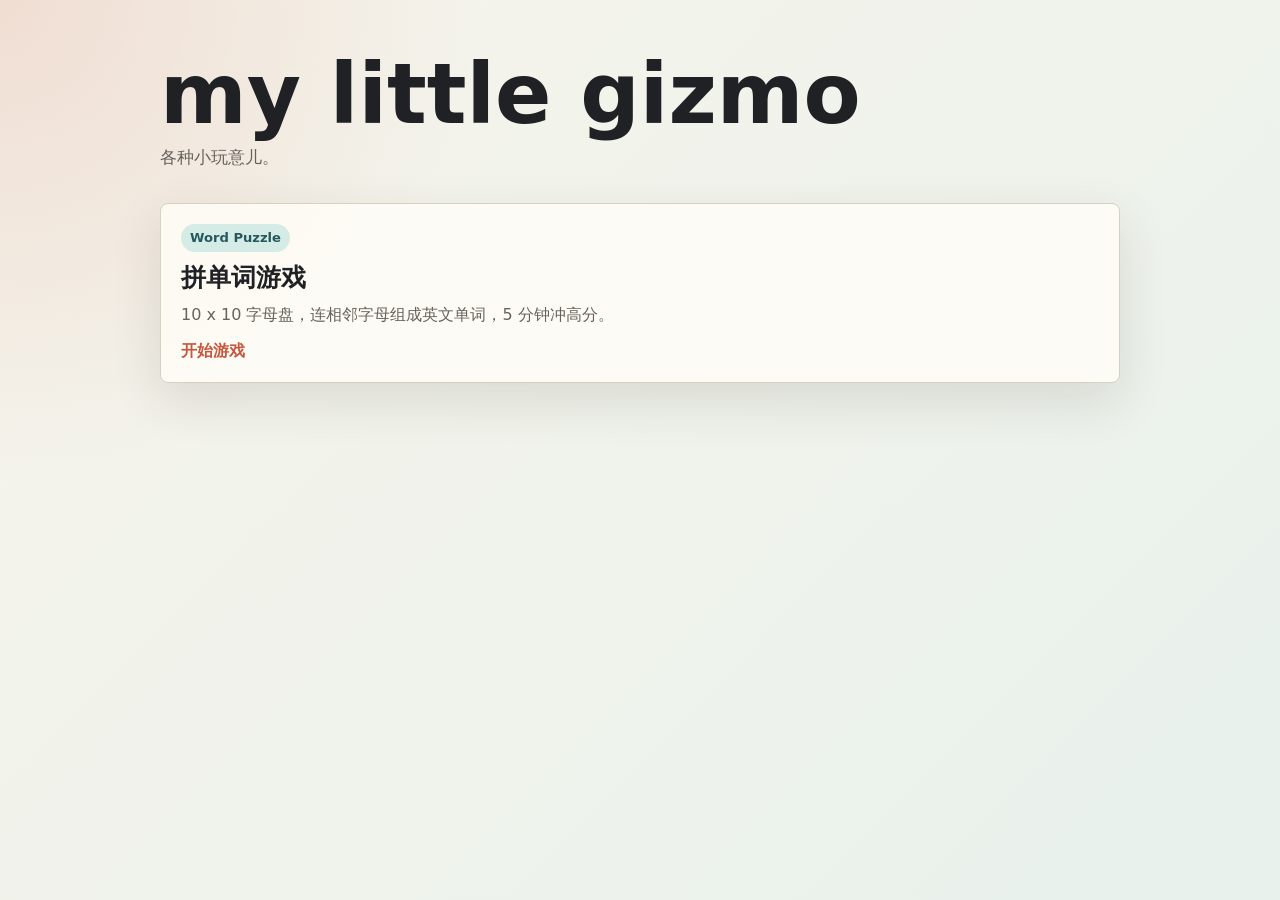
==== github-pages-site/index.html @ d25ae97c "Update index.html" ====
<!doctype html>
<html lang="zh-CN">
<head>
  <meta charset="utf-8">
  <meta name="viewport" content="width=device-width, initial-scale=1">
  <title>my little gizmo</title>
  <style>
    :root {
      color-scheme: light;
      --bg: #f6f3ea;
      --ink: #202124;
      --muted: #66635c;
      --panel: #fffdf7;
      --line: #d8d0c0;
      --accent: #c8553d;
      --teal: #2f6f73;
    }

    * {
      box-sizing: border-box;
    }

    body {
      margin: 0;
      min-height: 100vh;
      font-family: Inter, ui-sans-serif, system-ui, -apple-system, BlinkMacSystemFont, "Segoe UI", sans-serif;
      color: var(--ink);
      background:
        radial-gradient(circle at top left, rgba(200, 85, 61, 0.14), transparent 30rem),
        linear-gradient(135deg, #f7f4eb, #e8f1ec);
    }

    main {
      width: min(960px, calc(100vw - 32px));
      margin: 0 auto;
      padding: 56px 0;
    }

    h1 {
      margin: 0 0 12px;
      font-size: clamp(2.4rem, 7vw, 5.2rem);
      line-height: 0.94;
      letter-spacing: 0;
    }

    .intro {
      margin: 0 0 34px;
      color: var(--muted);
      font-size: 1.05rem;
    }

    .games {
      display: grid;
      grid-template-columns: repeat(auto-fit, minmax(240px, 1fr));
      gap: 16px;
    }

    .game {
      display: grid;
      gap: 12px;
      min-height: 180px;
      padding: 20px;
      border: 1px solid var(--line);
      border-radius: 8px;
      background: rgba(255, 253, 247, 0.86);
      color: inherit;
      text-decoration: none;
      box-shadow: 0 18px 50px rgba(48, 40, 25, 0.12);
      transition: transform 160ms ease, box-shadow 160ms ease, border-color 160ms ease;
    }

    .game:hover {
      transform: translateY(-3px);
      border-color: var(--teal);
      box-shadow: 0 24px 58px rgba(48, 40, 25, 0.16);
    }

    .badge {
      width: fit-content;
      padding: 6px 9px;
      border-radius: 999px;
      background: #d5ebe6;
      color: #25595e;
      font-size: 0.82rem;
      font-weight: 800;
    }

    .game h2 {
      margin: 0;
      font-size: 1.55rem;
      line-height: 1.1;
    }

    .game p {
      margin: 0;
      color: var(--muted);
      line-height: 1.55;
    }

    .play {
      align-self: end;
      color: var(--accent);
      font-weight: 850;
    }
  </style>
</head>
<body>
  <main>
    <h1>my little gizmo</h1>
    <p class="intro">各种小玩意儿。</p>

    <section class="games" aria-label="游戏列表">
      <a class="game" href="./word-grid-rush/">
        <span class="badge">Word Puzzle</span>
        <h2>拼单词游戏</h2>
        <p>10 x 10 字母盘，连相邻字母组成英文单词，5 分钟冲高分。</p>
        <span class="play">开始游戏</span>
      </a>
    </section>
  </main>
</body>
</html>
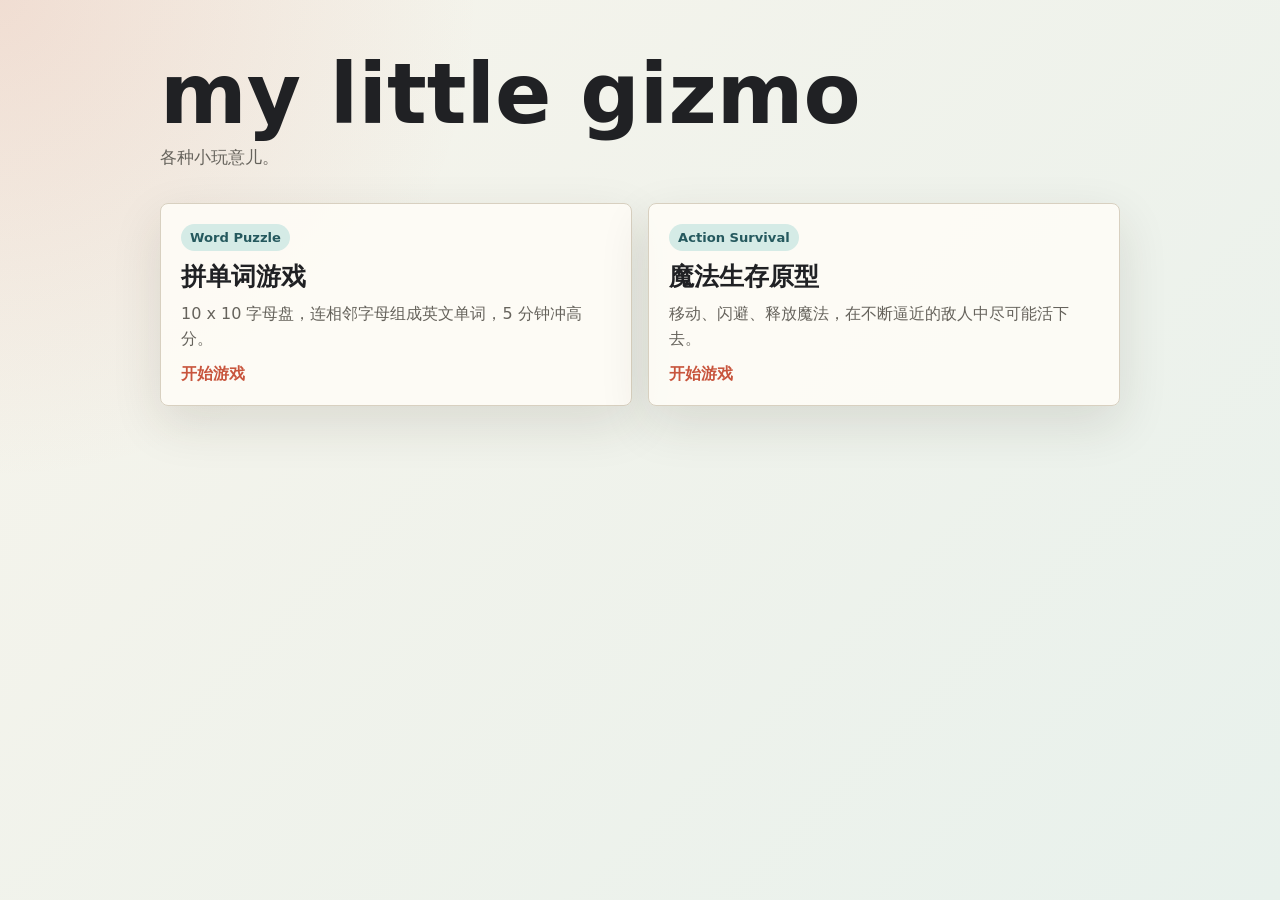
==== commit 525dbb6d: "Update index.html" ====
--- a/github-pages-site/index.html
+++ b/github-pages-site/index.html
@@ -110,13 +110,20 @@
     <p class="intro">各种小玩意儿。</p>
 
     <section class="games" aria-label="游戏列表">
-      <a class="game" href="./word-grid-rush/">
-        <span class="badge">Word Puzzle</span>
-        <h2>拼单词游戏</h2>
-        <p>10 x 10 字母盘，连相邻字母组成英文单词，5 分钟冲高分。</p>
-        <span class="play">开始游戏</span>
-      </a>
-    </section>
+  <a class="game" href="./word-grid-rush/">
+    <span class="badge">Word Puzzle</span>
+    <h2>拼单词游戏</h2>
+    <p>10 x 10 字母盘，连相邻字母组成英文单词，5 分钟冲高分。</p>
+    <span class="play">开始游戏</span>
+  </a>
+
+  <a class="game" href="./magic-survive-prototype/">
+    <span class="badge">Action Survival</span>
+    <h2>魔法生存原型</h2>
+    <p>移动、闪避、释放魔法，在不断逼近的敌人中尽可能活下去。</p>
+    <span class="play">开始游戏</span>
+  </a>
+</section>
   </main>
 </body>
 </html>
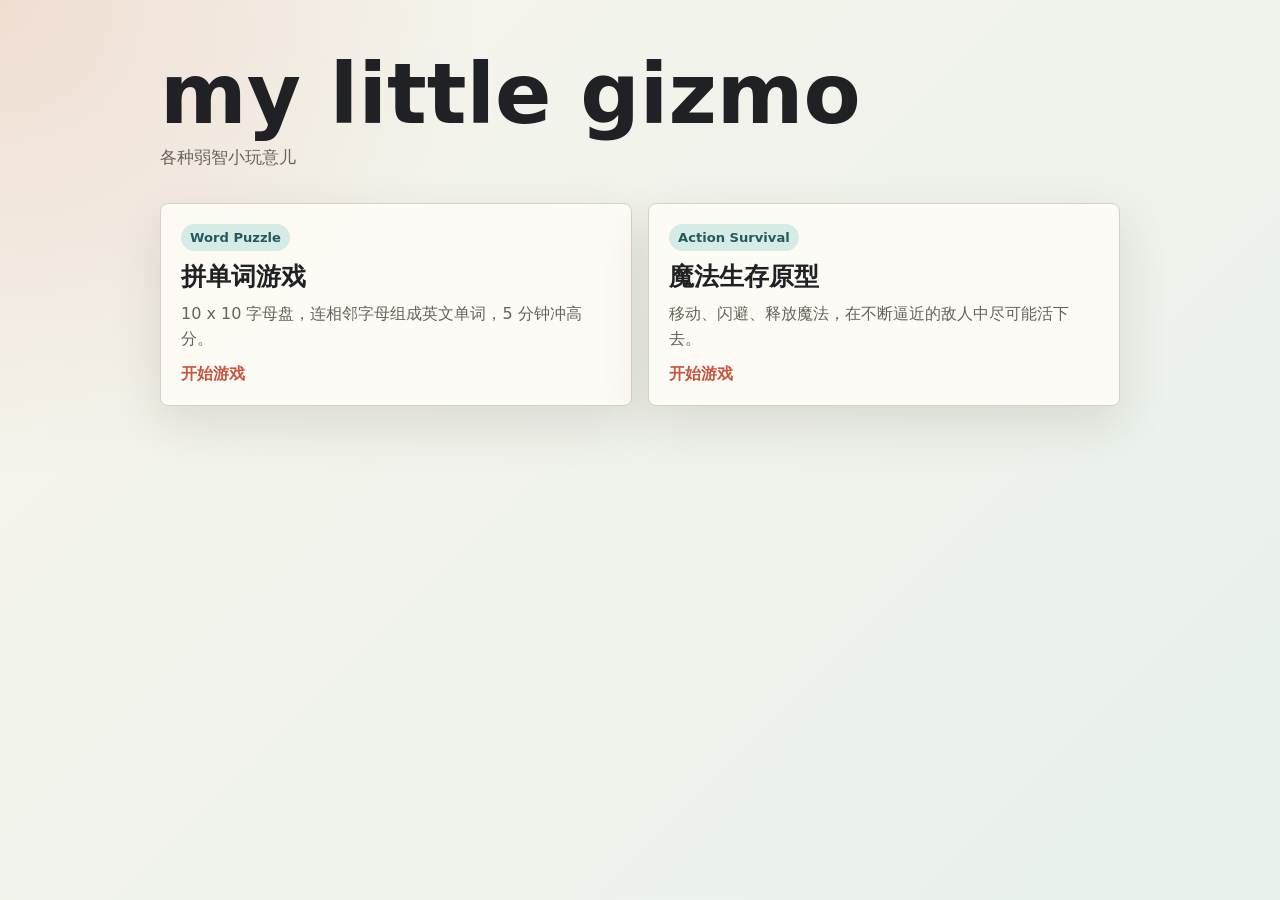
==== commit e013d53f: "Update index.html" ====
--- a/github-pages-site/index.html
+++ b/github-pages-site/index.html
@@ -107,7 +107,7 @@
 <body>
   <main>
     <h1>my little gizmo</h1>
-    <p class="intro">各种小玩意儿。</p>
+    <p class="intro">各种弱智小玩意儿</p>
 
     <section class="games" aria-label="游戏列表">
   <a class="game" href="./word-grid-rush/">
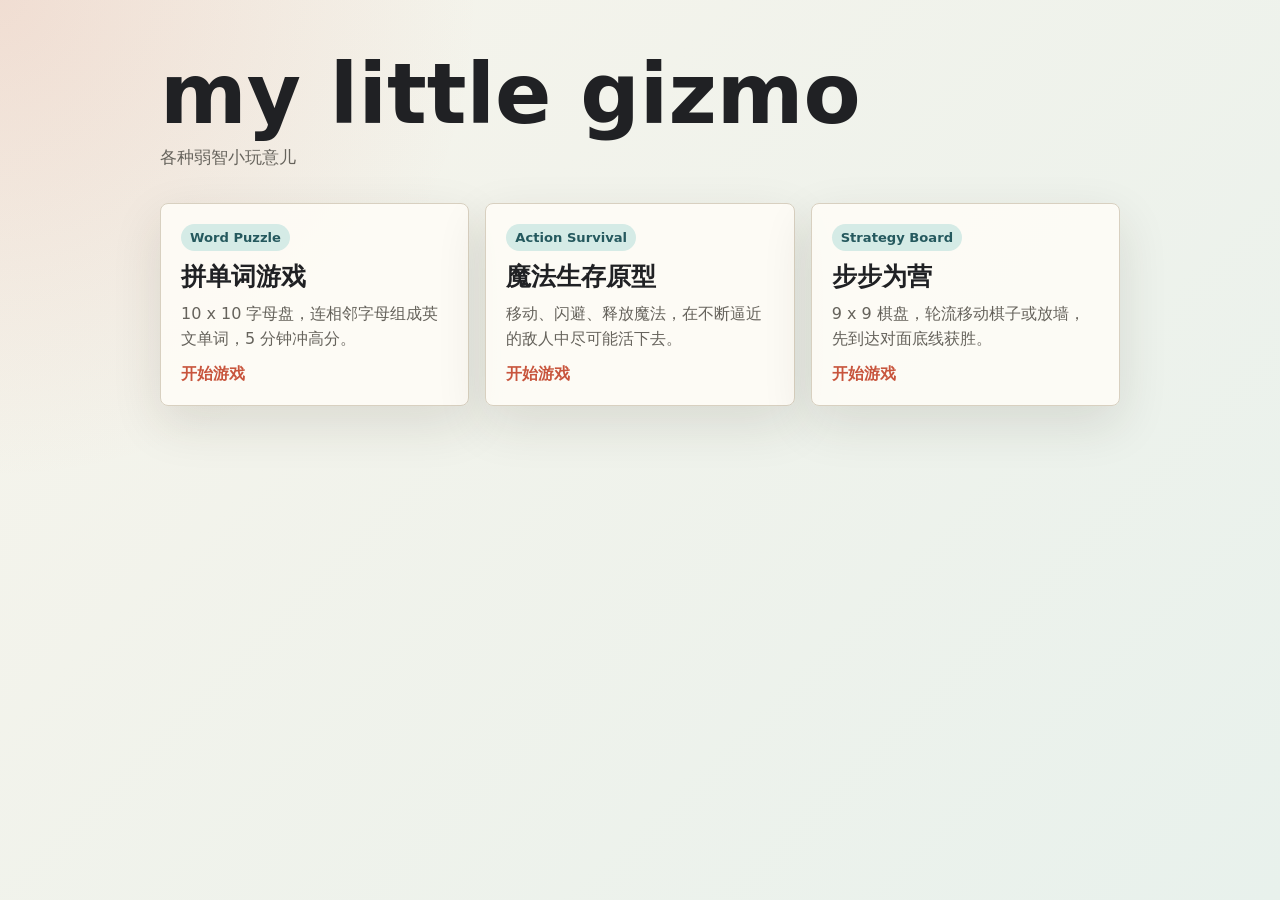
==== commit 2eadbe35: "Update index.html" ====
--- a/github-pages-site/index.html
+++ b/github-pages-site/index.html
@@ -123,6 +123,13 @@
     <p>移动、闪避、释放魔法，在不断逼近的敌人中尽可能活下去。</p>
     <span class="play">开始游戏</span>
   </a>
+
+  <a class="game" href="./quoridor-online/">
+    <span class="badge">Strategy Board</span>
+    <h2>步步为营</h2>
+    <p>9 x 9 棋盘，轮流移动棋子或放墙，先到达对面底线获胜。</p>
+    <span class="play">开始游戏</span>
+  </a>
 </section>
   </main>
 </body>
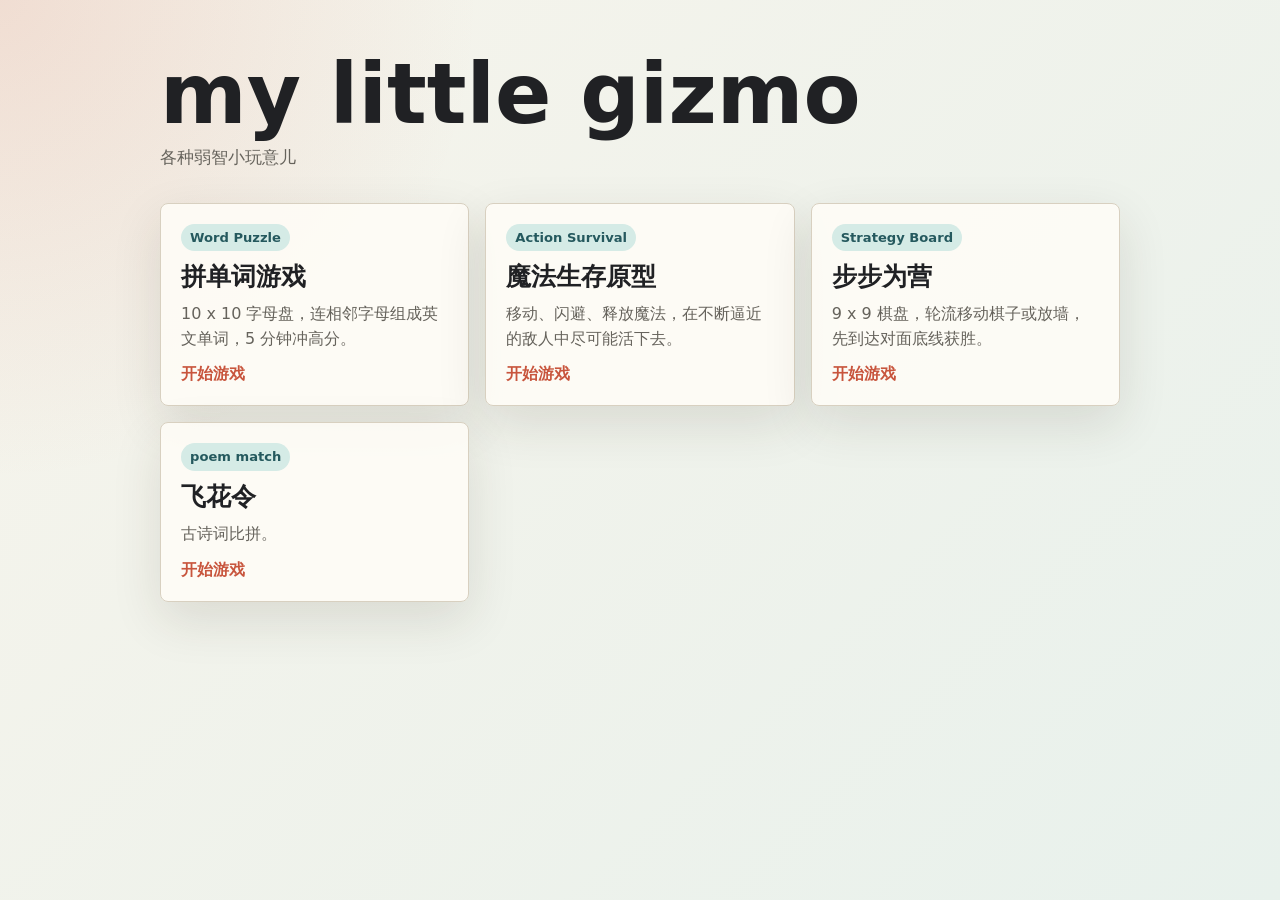
==== commit a466453c: "Update index.html" ====
--- a/github-pages-site/index.html
+++ b/github-pages-site/index.html
@@ -130,6 +130,13 @@
     <p>9 x 9 棋盘，轮流移动棋子或放墙，先到达对面底线获胜。</p>
     <span class="play">开始游戏</span>
   </a>
+
+  <a class="game" href="./github-pages-site-root-upload/">
+    <span class="badge">poem match</span>
+    <h2>飞花令</h2>
+    <p>古诗词比拼。</p>
+    <span class="play">开始游戏</span>
+  </a>
 </section>
   </main>
 </body>
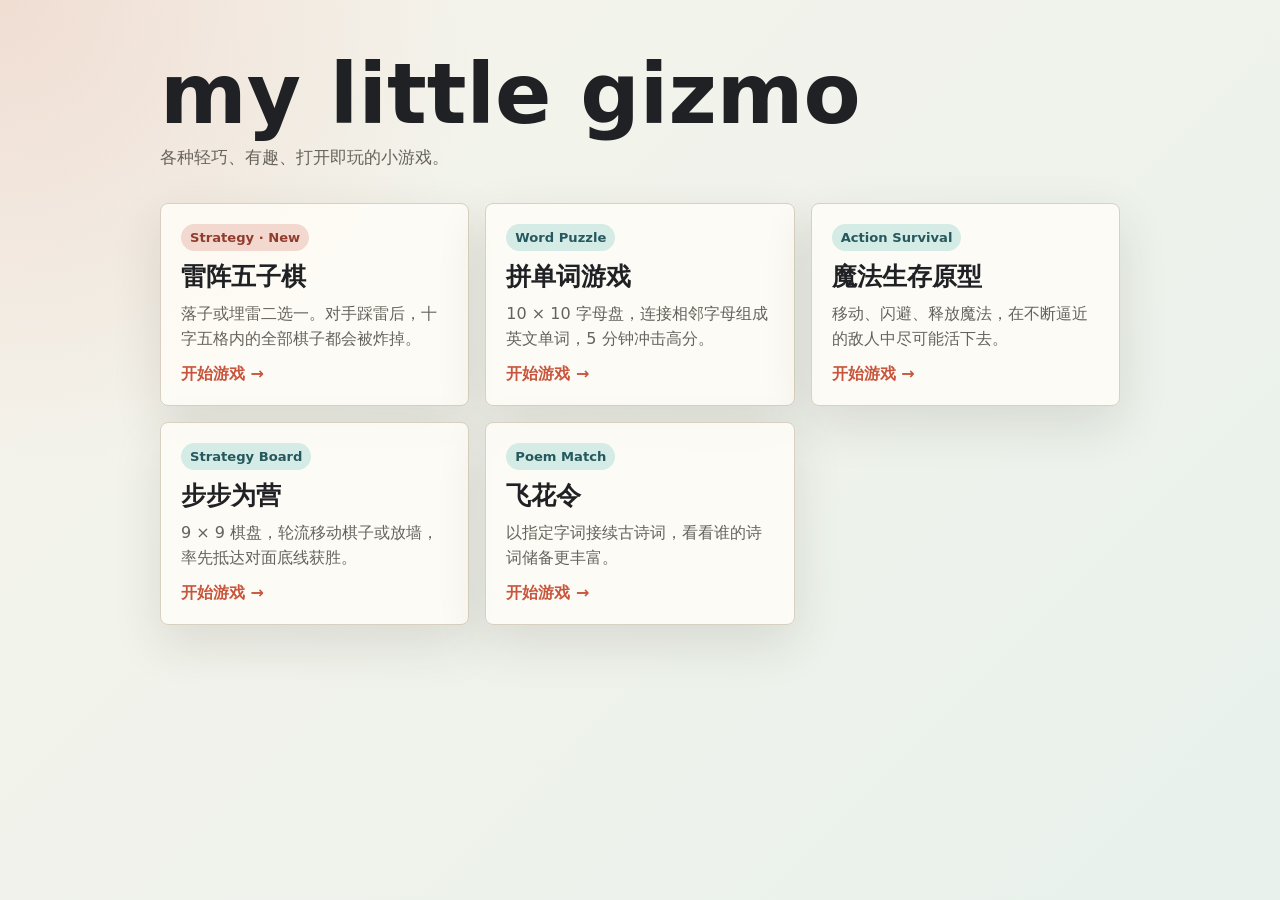
==== commit 4c5a267d: "update" ====
--- a/github-pages-site/index.html
+++ b/github-pages-site/index.html
@@ -3,6 +3,7 @@
 <head>
   <meta charset="utf-8">
   <meta name="viewport" content="width=device-width, initial-scale=1">
+  <meta name="description" content="一些轻巧、有趣、打开即玩的网页小游戏。">
   <title>my little gizmo</title>
   <style>
     :root {
@@ -15,11 +16,7 @@
       --accent: #c8553d;
       --teal: #2f6f73;
     }
-
-    * {
-      box-sizing: border-box;
-    }
-
+    * { box-sizing: border-box; }
     body {
       margin: 0;
       min-height: 100vh;
@@ -29,32 +26,10 @@
         radial-gradient(circle at top left, rgba(200, 85, 61, 0.14), transparent 30rem),
         linear-gradient(135deg, #f7f4eb, #e8f1ec);
     }
-
-    main {
-      width: min(960px, calc(100vw - 32px));
-      margin: 0 auto;
-      padding: 56px 0;
-    }
-
-    h1 {
-      margin: 0 0 12px;
-      font-size: clamp(2.4rem, 7vw, 5.2rem);
-      line-height: 0.94;
-      letter-spacing: 0;
-    }
-
-    .intro {
-      margin: 0 0 34px;
-      color: var(--muted);
-      font-size: 1.05rem;
-    }
-
-    .games {
-      display: grid;
-      grid-template-columns: repeat(auto-fit, minmax(240px, 1fr));
-      gap: 16px;
-    }
-
+    main { width: min(960px, calc(100vw - 32px)); margin: 0 auto; padding: 56px 0; }
+    h1 { margin: 0 0 12px; font-size: clamp(2.4rem, 7vw, 5.2rem); line-height: .94; }
+    .intro { margin: 0 0 34px; color: var(--muted); font-size: 1.05rem; }
+    .games { display: grid; grid-template-columns: repeat(auto-fit, minmax(240px, 1fr)); gap: 16px; }
     .game {
       display: grid;
       gap: 12px;
@@ -62,82 +37,73 @@
       padding: 20px;
       border: 1px solid var(--line);
       border-radius: 8px;
-      background: rgba(255, 253, 247, 0.86);
+      background: rgba(255, 253, 247, .86);
       color: inherit;
       text-decoration: none;
-      box-shadow: 0 18px 50px rgba(48, 40, 25, 0.12);
+      box-shadow: 0 18px 50px rgba(48, 40, 25, .12);
       transition: transform 160ms ease, box-shadow 160ms ease, border-color 160ms ease;
     }
-
-    .game:hover {
+    .game:hover, .game:focus-visible {
       transform: translateY(-3px);
       border-color: var(--teal);
-      box-shadow: 0 24px 58px rgba(48, 40, 25, 0.16);
+      box-shadow: 0 24px 58px rgba(48, 40, 25, .16);
     }
-
     .badge {
       width: fit-content;
       padding: 6px 9px;
       border-radius: 999px;
       background: #d5ebe6;
       color: #25595e;
-      font-size: 0.82rem;
+      font-size: .82rem;
       font-weight: 800;
     }
-
-    .game h2 {
-      margin: 0;
-      font-size: 1.55rem;
-      line-height: 1.1;
-    }
-
-    .game p {
-      margin: 0;
-      color: var(--muted);
-      line-height: 1.55;
-    }
-
-    .play {
-      align-self: end;
-      color: var(--accent);
-      font-weight: 850;
-    }
+    .badge.new { background: #f2d8cf; color: #923c2d; }
+    .game h2 { margin: 0; font-size: 1.55rem; line-height: 1.1; }
+    .game p { margin: 0; color: var(--muted); line-height: 1.55; }
+    .play { align-self: end; color: var(--accent); font-weight: 850; }
   </style>
 </head>
 <body>
   <main>
     <h1>my little gizmo</h1>
-    <p class="intro">各种弱智小玩意儿</p>
+    <p class="intro">各种轻巧、有趣、打开即玩的小游戏。</p>
 
     <section class="games" aria-label="游戏列表">
-  <a class="game" href="./word-grid-rush/">
-    <span class="badge">Word Puzzle</span>
-    <h2>拼单词游戏</h2>
-    <p>10 x 10 字母盘，连相邻字母组成英文单词，5 分钟冲高分。</p>
-    <span class="play">开始游戏</span>
-  </a>
+      <a class="game" href="./leizhen-gomoku/">
+        <span class="badge new">Strategy · New</span>
+        <h2>雷阵五子棋</h2>
+        <p>落子或埋雷二选一。对手踩雷后，十字五格内的全部棋子都会被炸掉。</p>
+        <span class="play">开始游戏 →</span>
+      </a>
 
-  <a class="game" href="./magic-survive-prototype/">
-    <span class="badge">Action Survival</span>
-    <h2>魔法生存原型</h2>
-    <p>移动、闪避、释放魔法，在不断逼近的敌人中尽可能活下去。</p>
-    <span class="play">开始游戏</span>
-  </a>
+      <a class="game" href="./word-grid-rush/">
+        <span class="badge">Word Puzzle</span>
+        <h2>拼单词游戏</h2>
+        <p>10 × 10 字母盘，连接相邻字母组成英文单词，5 分钟冲击高分。</p>
+        <span class="play">开始游戏 →</span>
+      </a>
 
-  <a class="game" href="./quoridor-online/">
-    <span class="badge">Strategy Board</span>
-    <h2>步步为营</h2>
-    <p>9 x 9 棋盘，轮流移动棋子或放墙，先到达对面底线获胜。</p>
-    <span class="play">开始游戏</span>
-  </a>
+      <a class="game" href="./magic-survive-prototype/">
+        <span class="badge">Action Survival</span>
+        <h2>魔法生存原型</h2>
+        <p>移动、闪避、释放魔法，在不断逼近的敌人中尽可能活下去。</p>
+        <span class="play">开始游戏 →</span>
+      </a>
 
-  <a class="game" href="./github-pages-site-root-upload/">
-    <span class="badge">poem match</span>
-    <h2>飞花令</h2>
-    <p>古诗词比拼。</p>
-    <span class="play">开始游戏</span>
-  </a>
-</section>
+      <a class="game" href="./quoridor-online/">
+        <span class="badge">Strategy Board</span>
+        <h2>步步为营</h2>
+        <p>9 × 9 棋盘，轮流移动棋子或放墙，率先抵达对面底线获胜。</p>
+        <span class="play">开始游戏 →</span>
+      </a>
+
+      <a class="game" href="./feihualing/">
+        <span class="badge">Poem Match</span>
+        <h2>飞花令</h2>
+        <p>以指定字词接续古诗词，看看谁的诗词储备更丰富。</p>
+        <span class="play">开始游戏 →</span>
+      </a>
+    </section>
   </main>
 </body>
 </html>
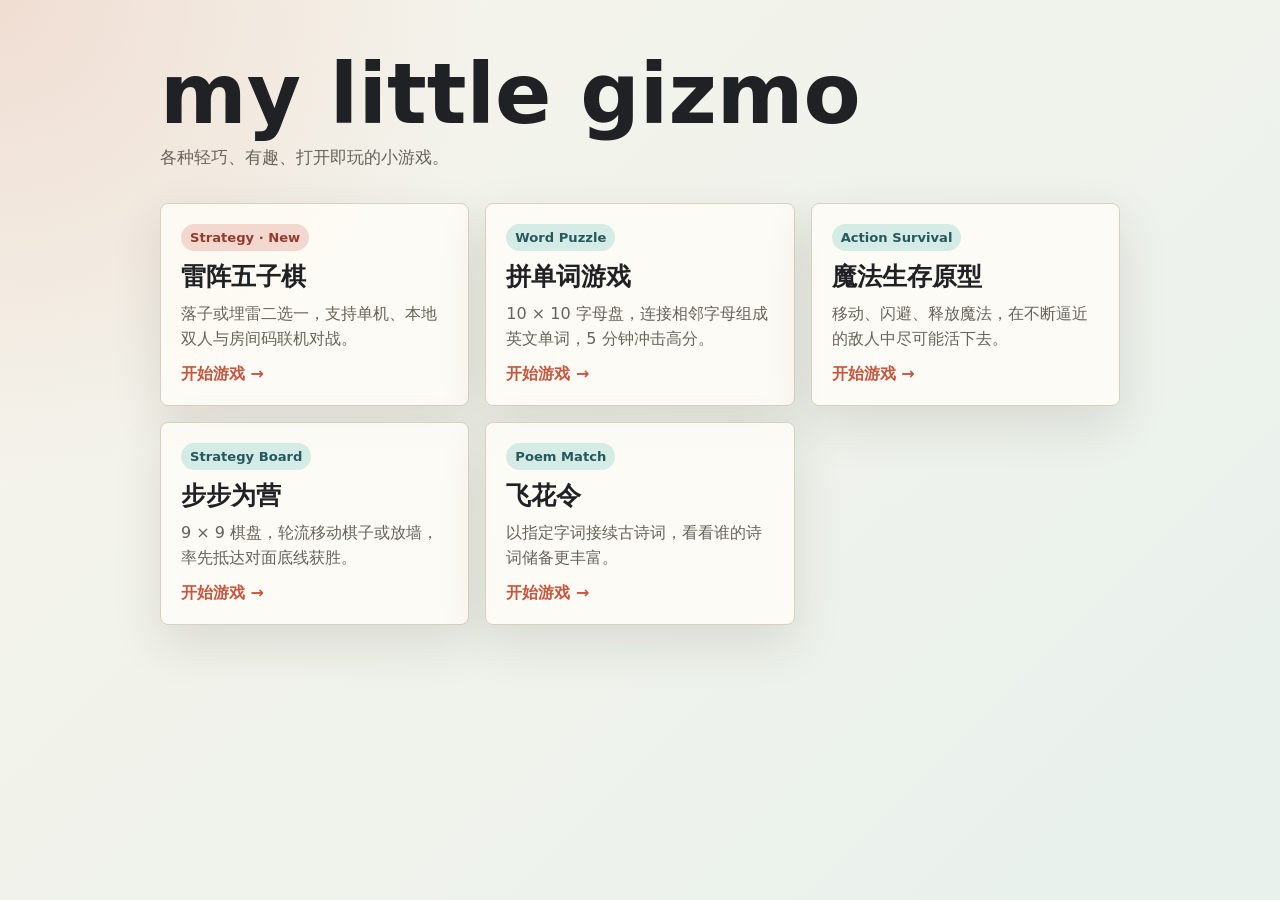
==== commit ea919e86: "update" ====
--- a/github-pages-site/index.html
+++ b/github-pages-site/index.html
@@ -72,7 +72,7 @@
       <a class="game" href="./leizhen-gomoku/">
         <span class="badge new">Strategy · New</span>
         <h2>雷阵五子棋</h2>
-        <p>落子或埋雷二选一。对手踩雷后，十字五格内的全部棋子都会被炸掉。</p>
+        <p>落子或埋雷二选一，支持单机、本地双人与房间码联机对战。</p>
         <span class="play">开始游戏 →</span>
       </a>
 
